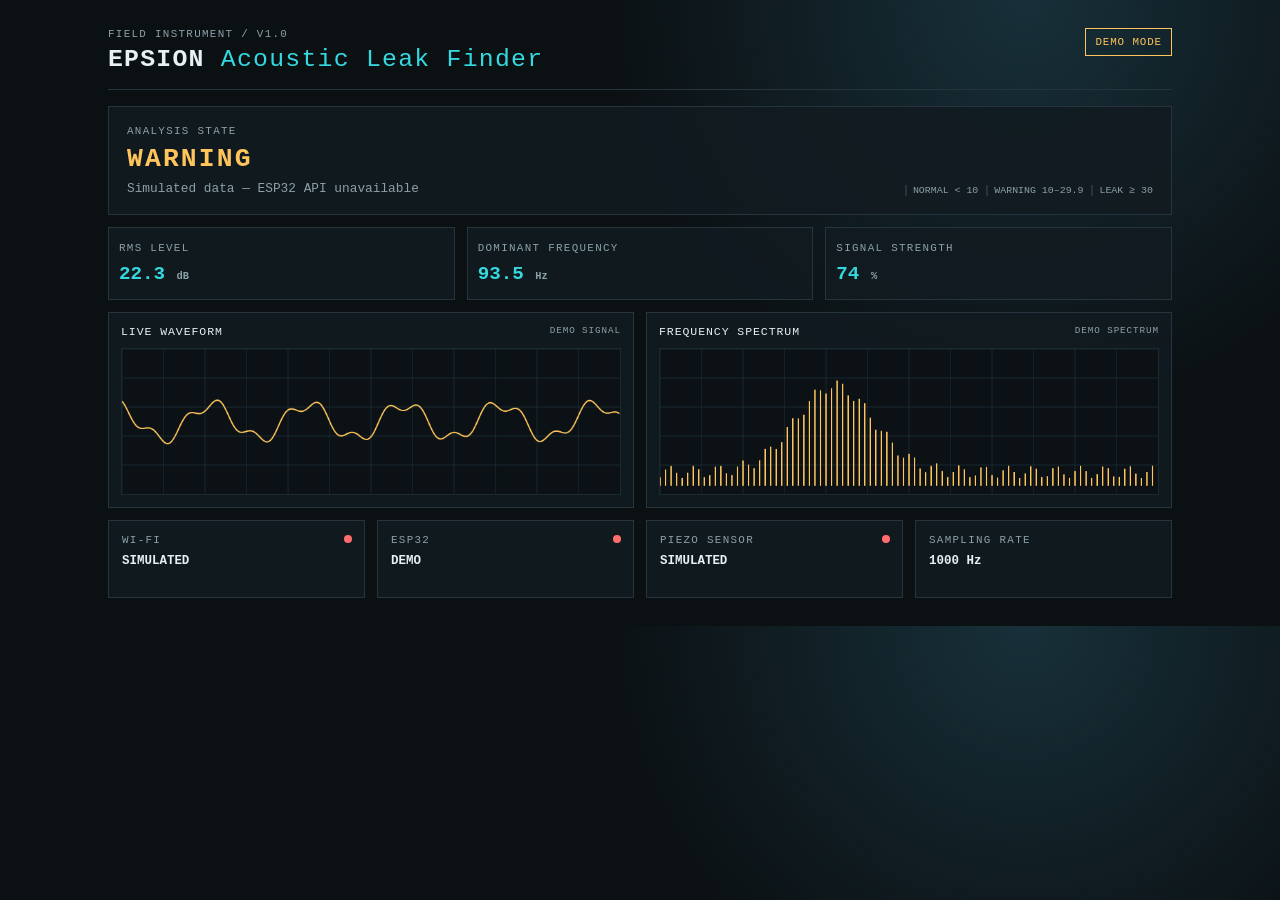
==== web/index.html @ f9d09905 "Initial EPSION Acoustic Leak Finder project" ====
<!doctype html>
<html lang="en">
<head>
  <meta charset="utf-8">
  <meta name="viewport" content="width=device-width, initial-scale=1">
  <meta name="theme-color" content="#10171c">
  <title>EPSION Acoustic Leak Finder</title>
  <link rel="stylesheet" href="style.css">
</head>
<body>
  <main class="dashboard">
    <header class="topbar">
      <div>
        <p class="eyebrow">FIELD INSTRUMENT / V1.0</p>
        <h1>EPSION <span>Acoustic Leak Finder</span></h1>
      </div>
      <div class="mode" id="demoMode">DEMO MODE</div>
    </header>

    <section class="status-panel" aria-label="Leak status">
      <div class="status-copy">
        <p class="eyebrow">ANALYSIS STATE</p>
        <strong id="leakStatus" class="status-normal">NORMAL</strong>
        <p id="statusDetail">Monitoring acoustic input</p>
      </div>
      <div class="status-scale" aria-label="Threshold scale">
        <span>NORMAL &lt; 10</span><span>WARNING 10–29.9</span><span>LEAK ≥ 30</span>
      </div>
    </section>

    <section class="metrics" aria-label="Live measurements">
      <article><p>RMS LEVEL</p><strong><span id="rms">--</span> <small>dB</small></strong></article>
      <article><p>DOMINANT FREQUENCY</p><strong><span id="frequency">--</span> <small>Hz</small></strong></article>
      <article><p>SIGNAL STRENGTH</p><strong><span id="signal">--</span> <small>%</small></strong></article>
    </section>

    <section class="charts" aria-label="Signal visualizations">
      <article class="chart-card"><div class="chart-title"><span>LIVE WAVEFORM</span><small id="waveSource">DEMO SIGNAL</small></div><canvas id="waveform" width="720" height="210" aria-label="Live waveform"></canvas></article>
      <article class="chart-card"><div class="chart-title"><span>FREQUENCY SPECTRUM</span><small id="spectrumSource">DEMO SPECTRUM</small></div><canvas id="spectrum" width="720" height="210" aria-label="Frequency spectrum"></canvas></article>
    </section>

    <section class="system" aria-label="System health">
      <div><span class="indicator" id="wifiDot"></span><p>WI-FI</p><strong id="wifi">CHECKING</strong></div>
      <div><span class="indicator" id="esp32Dot"></span><p>ESP32</p><strong id="esp32">DEMO</strong></div>
      <div><span class="indicator" id="sensorDot"></span><p>PIEZO SENSOR</p><strong id="sensor">CHECKING</strong></div>
      <div><p>SAMPLING RATE</p><strong id="samplingRate">-- Hz</strong></div>
    </section>
  </main>
  <script src="script.js"></script>
</body>
</html>
---- web/style.css ----
:root { color-scheme: dark; --bg:#0b1013; --panel:#121b20; --line:#26353d; --text:#e7f0f2; --muted:#8ca0a8; --cyan:#35d8df; --green:#58db9a; --amber:#ffc55c; --red:#ff6d6d; }
* { box-sizing:border-box; }
body { margin:0; min-width:320px; background:radial-gradient(circle at 80% 0,#173039 0,transparent 35%),var(--bg); color:var(--text); font-family:Consolas,"Courier New",monospace; }
.dashboard { width:min(1120px,100%); margin:auto; padding:18px; }
.topbar,.status-panel,.metrics,.charts,.system { display:grid; gap:12px; }
.topbar { grid-template-columns:1fr auto; align-items:start; border-bottom:1px solid var(--line); padding-bottom:16px; }
.eyebrow,.metrics p,.system p { margin:0; color:var(--muted); font-size:.68rem; letter-spacing:.12em; }
h1 { margin:5px 0 0; font-size:1.25rem; letter-spacing:.05em; } h1 span { color:var(--cyan); font-weight:normal; }
.mode { border:1px solid var(--amber); color:var(--amber); padding:7px 9px; font-size:.68rem; letter-spacing:.08em; }
.status-panel,.metrics article,.chart-card,.system>div { background:rgba(18,27,32,.88); border:1px solid var(--line); }
.status-panel { margin-top:16px; padding:18px; grid-template-columns:1fr; }
.status-copy strong { display:block; margin:7px 0; font-size:1.65rem; letter-spacing:.08em; }.status-copy p:last-child { margin:0;color:var(--muted);font-size:.8rem; }
.status-normal { color:var(--green); }.status-warning { color:var(--amber); }.status-leak-detected { color:var(--red); }
.status-scale { display:flex; gap:8px; flex-wrap:wrap; align-items:end; color:var(--muted); font-size:.62rem; }.status-scale span { border-left:2px solid var(--line); padding-left:6px; }
.metrics { grid-template-columns:repeat(3,1fr); margin-top:12px; }.metrics article { padding:14px 10px; }.metrics strong { display:block;margin-top:9px;font-size:1.2rem;color:var(--cyan); }.metrics small { font-size:.65rem;color:var(--muted); }
.charts { margin-top:12px; }.chart-card { padding:12px; overflow:hidden; }.chart-title { display:flex; justify-content:space-between; gap:10px; font-size:.72rem; letter-spacing:.08em; }.chart-title small { color:var(--muted); font-size:.58rem; } canvas { width:100%; height:auto; margin-top:10px; display:block; background:#0b1115; border:1px solid #1b2a31; }
.system { grid-template-columns:repeat(2,1fr); margin-top:12px; }.system>div { min-height:78px; padding:13px; position:relative; }.system strong { display:block;margin-top:8px;font-size:.78rem; }.indicator { position:absolute;right:12px;top:14px;width:8px;height:8px;border-radius:50%;background:var(--muted); }.indicator.online { background:var(--green); box-shadow:0 0 9px var(--green); }.indicator.offline { background:var(--red); }
@media (min-width:720px) { .dashboard { padding:28px; }.status-panel { grid-template-columns:1fr auto; align-items:end; }.charts { grid-template-columns:1fr 1fr; }.system { grid-template-columns:repeat(4,1fr); } h1 { font-size:1.55rem; } }
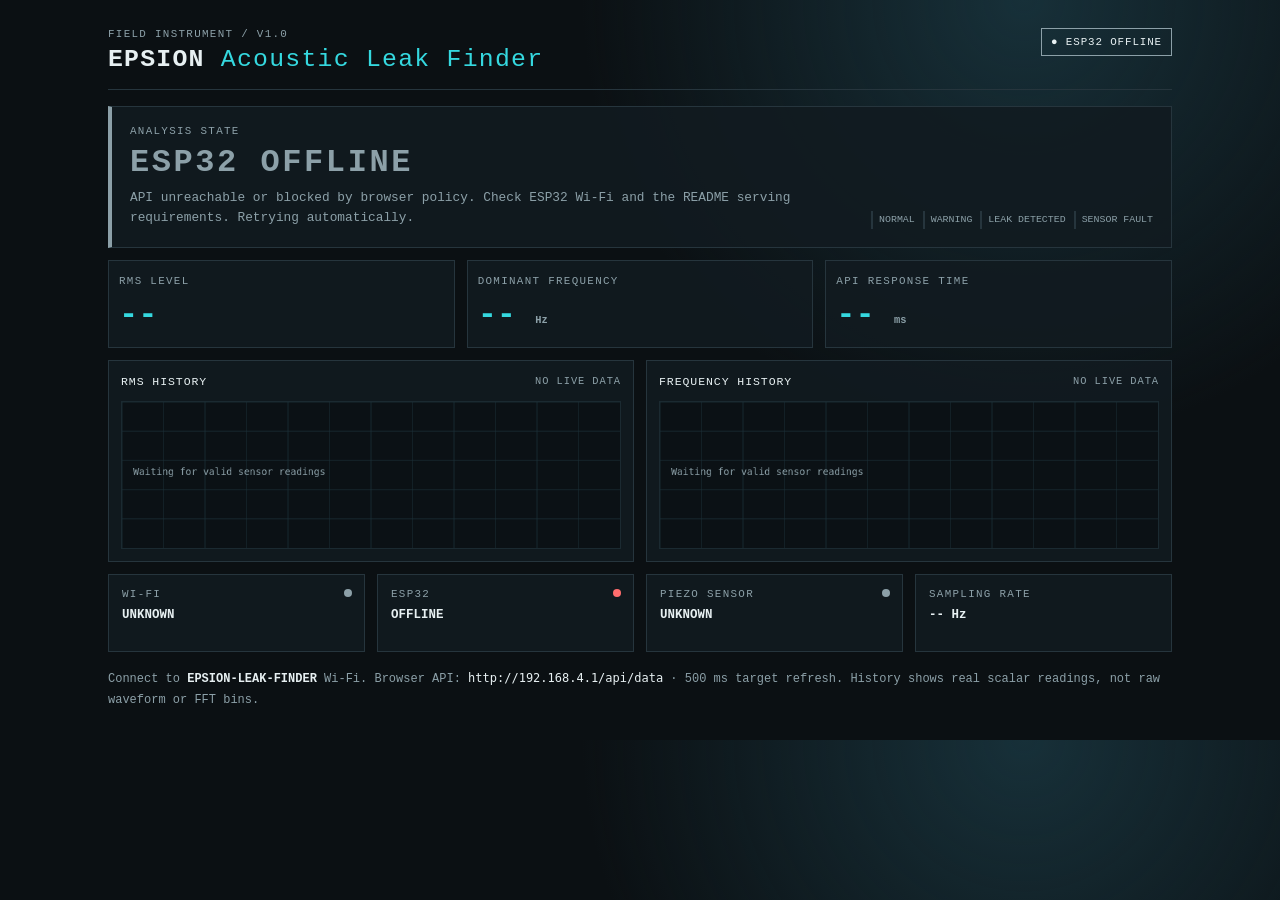
==== commit 58ddeb0f: "Add real-time ESP32 monitoring dashboard" ====
--- a/web/index.html
+++ b/web/index.html
@@ -14,37 +14,40 @@
         <p class="eyebrow">FIELD INSTRUMENT / V1.0</p>
         <h1>EPSION <span>Acoustic Leak Finder</span></h1>
       </div>
-      <div class="mode" id="demoMode">DEMO MODE</div>
+      <div class="mode is-offline" id="demoMode" role="status">● ESP32 OFFLINE</div>
     </header>
 
-    <section class="status-panel" aria-label="Leak status">
+    <section class="status-panel" id="statusPanel" data-state="offline" aria-label="Leak status">
       <div class="status-copy">
         <p class="eyebrow">ANALYSIS STATE</p>
-        <strong id="leakStatus" class="status-normal">NORMAL</strong>
-        <p id="statusDetail">Monitoring acoustic input</p>
+        <strong id="leakStatus" class="status-offline" role="status">ESP32 OFFLINE</strong>
+        <p id="statusDetail">Waiting for a valid ESP32 response.</p>
       </div>
-      <div class="status-scale" aria-label="Threshold scale">
-        <span>NORMAL &lt; 10</span><span>WARNING 10–29.9</span><span>LEAK ≥ 30</span>
+      <div class="status-scale" aria-label="Device classification states">
+        <span>NORMAL</span><span>WARNING</span><span>LEAK DETECTED</span><span>SENSOR FAULT</span>
       </div>
     </section>
 
     <section class="metrics" aria-label="Live measurements">
-      <article><p>RMS LEVEL</p><strong><span id="rms">--</span> <small>dB</small></strong></article>
+      <article><p>RMS LEVEL</p><strong><span id="rms">--</span></strong></article>
       <article><p>DOMINANT FREQUENCY</p><strong><span id="frequency">--</span> <small>Hz</small></strong></article>
-      <article><p>SIGNAL STRENGTH</p><strong><span id="signal">--</span> <small>%</small></strong></article>
+      <article><p>API RESPONSE TIME</p><strong><span id="signal">--</span> <small>ms</small></strong></article>
     </section>
 
-    <section class="charts" aria-label="Signal visualizations">
-      <article class="chart-card"><div class="chart-title"><span>LIVE WAVEFORM</span><small id="waveSource">DEMO SIGNAL</small></div><canvas id="waveform" width="720" height="210" aria-label="Live waveform"></canvas></article>
-      <article class="chart-card"><div class="chart-title"><span>FREQUENCY SPECTRUM</span><small id="spectrumSource">DEMO SPECTRUM</small></div><canvas id="spectrum" width="720" height="210" aria-label="Frequency spectrum"></canvas></article>
+    <section class="charts" aria-label="Recent measured readings">
+      <article class="chart-card"><div class="chart-title"><span>RMS HISTORY</span><small id="waveSource">NO LIVE DATA</small></div><canvas id="waveform" width="720" height="210" role="img" aria-label="RMS history; no live data">Latest RMS is available in the measurement card above.</canvas></article>
+      <article class="chart-card"><div class="chart-title"><span>FREQUENCY HISTORY</span><small id="spectrumSource">NO LIVE DATA</small></div><canvas id="spectrum" width="720" height="210" role="img" aria-label="Frequency history; no live data">Latest frequency is available in the measurement card above.</canvas></article>
     </section>
 
     <section class="system" aria-label="System health">
-      <div><span class="indicator" id="wifiDot"></span><p>WI-FI</p><strong id="wifi">CHECKING</strong></div>
-      <div><span class="indicator" id="esp32Dot"></span><p>ESP32</p><strong id="esp32">DEMO</strong></div>
-      <div><span class="indicator" id="sensorDot"></span><p>PIEZO SENSOR</p><strong id="sensor">CHECKING</strong></div>
+      <div><span class="indicator offline" id="wifiDot" aria-hidden="true"></span><p>WI-FI</p><strong id="wifi">UNKNOWN</strong></div>
+      <div><span class="indicator offline" id="esp32Dot" aria-hidden="true"></span><p>ESP32</p><strong id="esp32">OFFLINE</strong></div>
+      <div><span class="indicator offline" id="sensorDot" aria-hidden="true"></span><p>PIEZO SENSOR</p><strong id="sensor">UNKNOWN</strong></div>
       <div><p>SAMPLING RATE</p><strong id="samplingRate">-- Hz</strong></div>
     </section>
+
+    <p class="connection-help">Connect to <strong>EPSION-LEAK-FINDER</strong> Wi-Fi. Browser API: <code>http://192.168.4.1/api/data</code> · 500 ms target refresh. History shows real scalar readings, not raw waveform or FFT bins.</p>
+    <noscript><p class="connection-help">JavaScript is required for live monitoring. No live sensor data is available while JavaScript is disabled.</p></noscript>
   </main>
   <script src="script.js"></script>
 </body>
--- a/web/style.css
+++ b/web/style.css
@@ -16,3 +16,31 @@
 .charts { margin-top:12px; }.chart-card { padding:12px; overflow:hidden; }.chart-title { display:flex; justify-content:space-between; gap:10px; font-size:.72rem; letter-spacing:.08em; }.chart-title small { color:var(--muted); font-size:.58rem; } canvas { width:100%; height:auto; margin-top:10px; display:block; background:#0b1115; border:1px solid #1b2a31; }
 .system { grid-template-columns:repeat(2,1fr); margin-top:12px; }.system>div { min-height:78px; padding:13px; position:relative; }.system strong { display:block;margin-top:8px;font-size:.78rem; }.indicator { position:absolute;right:12px;top:14px;width:8px;height:8px;border-radius:50%;background:var(--muted); }.indicator.online { background:var(--green); box-shadow:0 0 9px var(--green); }.indicator.offline { background:var(--red); }
 @media (min-width:720px) { .dashboard { padding:28px; }.status-panel { grid-template-columns:1fr auto; align-items:end; }.charts { grid-template-columns:1fr 1fr; }.system { grid-template-columns:repeat(4,1fr); } h1 { font-size:1.55rem; } }
+
+/* Keep the original EPSION instrument layout; add explicit live/fault states. */
+:root { --fault:#d6b5ff; }
+.mode.is-online { border-color:var(--green); color:var(--green); }
+.mode.is-offline { border-color:var(--muted); color:var(--text); }
+.status-panel { border-left-width:4px; }
+.status-panel[data-state="normal"] { border-left-color:var(--green); }
+.status-panel[data-state="warning"] { border-left-color:var(--amber); background:#29251b; }
+.status-panel[data-state="leak-detected"] { border-color:var(--red); background:#301c21; }
+.status-panel[data-state="sensor-fault"] { border-left-color:var(--fault); background:#241e30; }
+.status-panel[data-state="offline"] { border-left-color:var(--muted); }
+.status-sensor-fault { color:var(--fault); }
+.status-offline { color:var(--muted); }
+.indicator.unknown { background:var(--muted); }
+.indicator.online { box-shadow:none; }
+.status-copy strong { font-size:clamp(1.4rem,4vw,2rem); }
+.status-copy p:last-child { line-height:1.6; }
+.metrics strong { font-size:clamp(1.35rem,4vw,2rem); font-variant-numeric:tabular-nums; }
+.metrics article,.topbar>div,.chart-card,.system>div { min-width:0; overflow-wrap:anywhere; }
+.system p { padding-right:12px; }
+.status-scale { line-height:1.8; }
+.chart-title { flex-wrap:wrap; line-height:1.6; }
+.chart-title small { font-size:.65rem; }
+.connection-help { margin:16px 0 0; color:var(--muted); font-size:.75rem; line-height:1.8; overflow-wrap:anywhere; }
+.connection-help strong,.connection-help code { color:var(--text); }
+@media (max-width:719px) { .topbar { grid-template-columns:1fr; }.mode { justify-self:start; } }
+@media (max-width:479px) { .metrics { grid-template-columns:1fr; }.metrics article { padding:16px; } }
+
